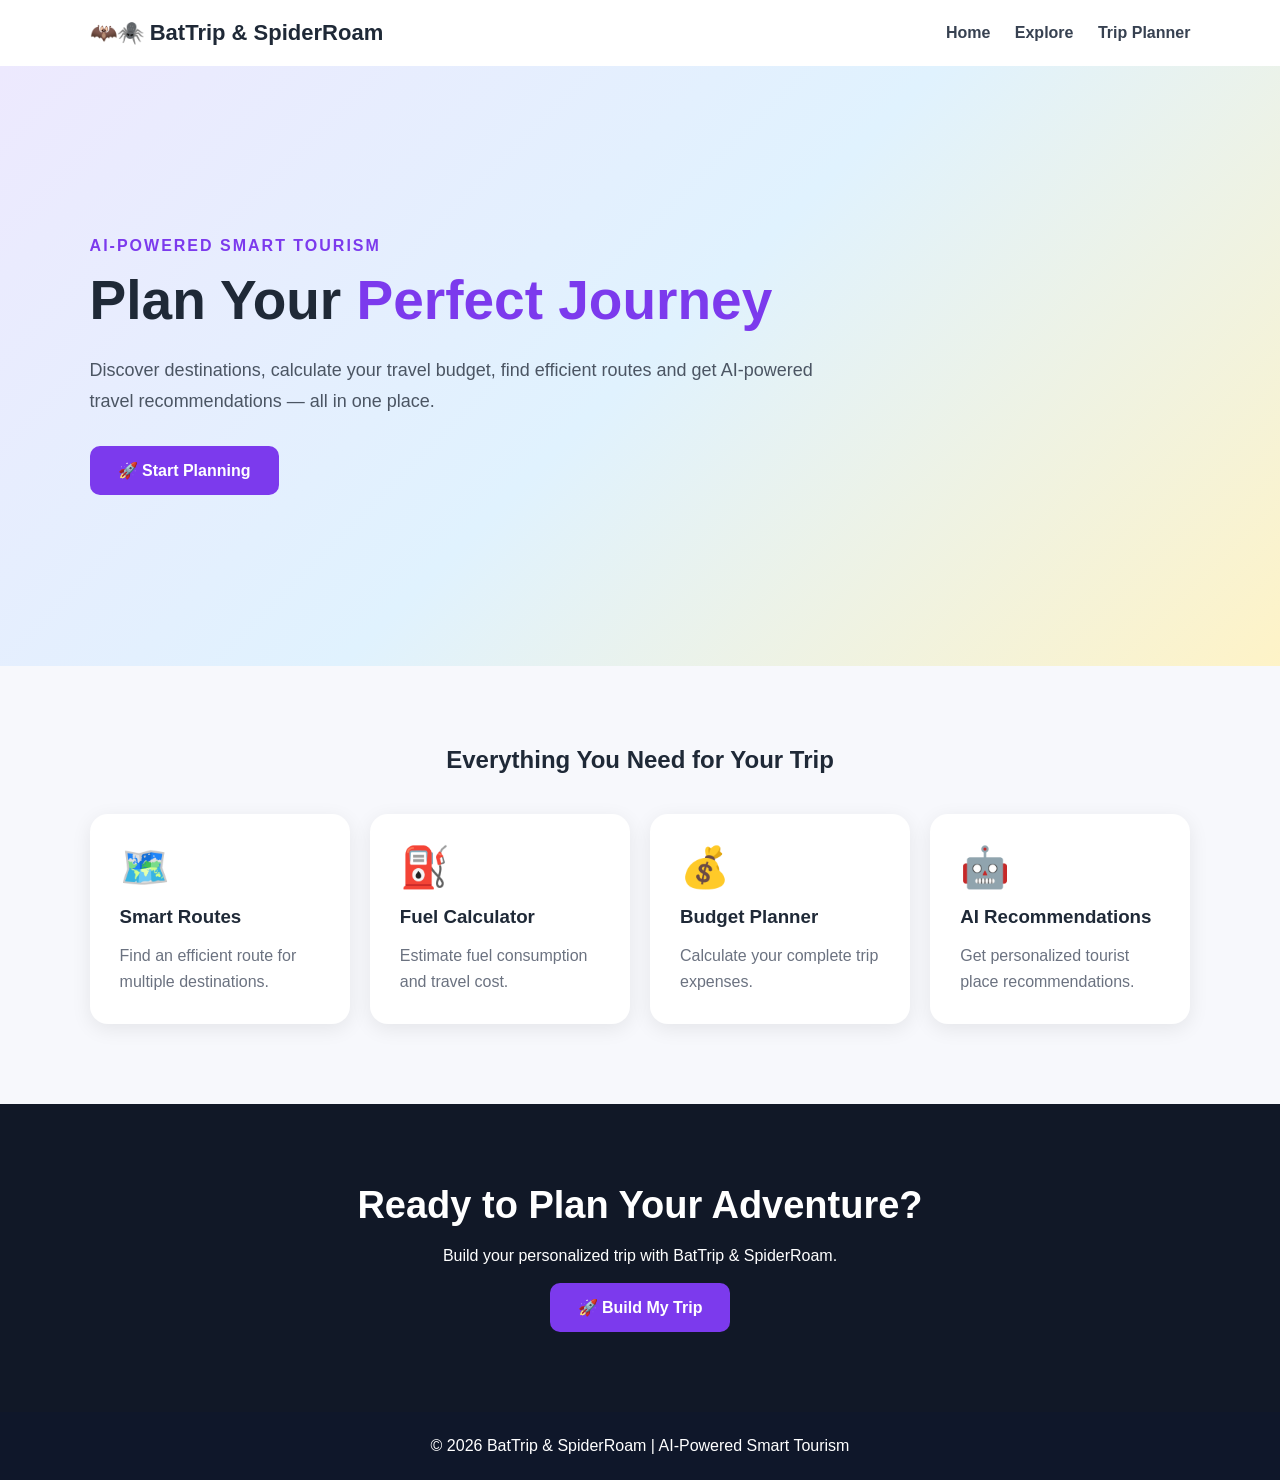
==== Frontend/Index.html @ a05dcd5e "Complete BatTrip SpiderRoam project" ====
<!DOCTYPE html>
<html lang="en">

<head>
    <meta charset="UTF-8">
    <meta name="viewport" content="width=device-width, initial-scale=1.0">

    <title>BatTrip & SpiderRoam</title>

    <style>
        * {
            margin: 0;
            padding: 0;
            box-sizing: border-box;
        }

        body {
            font-family: Arial, sans-serif;
            background: #f7f8fc;
            color: #1f2937;
        }

        header {
            background: white;
            padding: 20px 7%;
            display: flex;
            justify-content: space-between;
            align-items: center;
            box-shadow: 0 2px 10px rgba(0, 0, 0, 0.08);
        }

        .logo {
            font-size: 22px;
            font-weight: bold;
        }

        nav a {
            text-decoration: none;
            margin-left: 20px;
            color: #374151;
            font-weight: bold;
        }

        .hero {
            min-height: 600px;
            padding: 100px 7%;
            display: flex;
            align-items: center;
            background: linear-gradient(135deg,
                    #ede9fe,
                    #e0f2fe,
                    #fef3c7);
        }

        .hero-content {
            max-width: 750px;
        }

        .tagline {
            color: #7c3aed;
            font-weight: bold;
            letter-spacing: 2px;
            margin-bottom: 15px;
        }

        h1 {
            font-size: 55px;
            line-height: 1.1;
            margin-bottom: 25px;
        }

        h1 span {
            color: #7c3aed;
        }

        .hero p {
            font-size: 18px;
            line-height: 1.7;
            color: #4b5563;
            margin-bottom: 30px;
        }

        button {
            padding: 15px 28px;
            border: none;
            border-radius: 10px;
            background: #7c3aed;
            color: white;
            font-size: 16px;
            font-weight: bold;
        }

        .features {
            padding: 80px 7%;
        }

        .section-title {
            text-align: center;
            margin-bottom: 40px;
        }

        .cards {
            display: grid;
            grid-template-columns: repeat(4, 1fr);
            gap: 20px;
        }

        .card {
            background: white;
            padding: 30px;
            border-radius: 18px;
            box-shadow: 0 5px 20px rgba(0, 0, 0, 0.08);
        }

        .card h3 {
            margin: 15px 0;
        }

        .card p {
            color: #6b7280;
            line-height: 1.6;
        }

        .planner {
            padding: 80px 7%;
            background: #111827;
            text-align: center;
            color: white;
        }

        .planner h2 {
            font-size: 38px;
            margin-bottom: 20px;
        }

        footer {
            background: #0f172a;
            color: white;
            text-align: center;
            padding: 25px;
        }

        @media (max-width: 800px) {
            header {
                flex-direction: column;
                gap: 15px;
            }

            .hero {
                padding: 70px 7%;
            }

            h1 {
                font-size: 40px;
            }

            .cards {
                grid-template-columns: 1fr;
            }
        }
    </style>
</head>

<body>

    <header>
        <div class="logo">🦇🕷️ BatTrip & SpiderRoam </div>

        <nav>
            <a href="#">Home</a>
            <a href="#features">Explore</a>
            <a href="#planner">Trip Planner</a>
        </nav>
    </header>

    <section class="hero">

        <div class="hero-content">

            <div class="tagline">
                AI-POWERED SMART TOURISM
            </div>

            <h1>
                Plan Your
                <span>Perfect Journey</span>
            </h1>

            <p>
                Discover destinations, calculate your travel budget,
                find efficient routes and get AI-powered travel
                recommendations — all in one place.
            </p>

            <button onclick="window.location.href='planner.html'">
                🚀 Start Planning
            </button>

        </div>

    </section>

    <section class="features" id="features">

        <div class="section-title">
            <h2>Everything You Need for Your Trip</h2>
        </div>

        <div class="cards">

            <div class="card">
                <div style="font-size:40px;">🗺️</div>
                <h3>Smart Routes</h3>
                <p>
                    Find an efficient route for multiple destinations.
                </p>
            </div>

            <div class="card">
                <div style="font-size:40px;">⛽</div>
                <h3>Fuel Calculator</h3>
                <p>
                    Estimate fuel consumption and travel cost.
                </p>
            </div>

            <div class="card">
                <div style="font-size:40px;">💰</div>
                <h3>Budget Planner</h3>
                <p>
                    Calculate your complete trip expenses.
                </p>
            </div>

            <div class="card">
                <div style="font-size:40px;">🤖</div>
                <h3>AI Recommendations</h3>
                <p>
                    Get personalized tourist place recommendations.
                </p>
            </div>

        </div>

    </section>

    <section class="planner" id="planner">

        <h2>Ready to Plan Your Adventure?</h2>

        <p>
            Build your personalized trip with BatTrip & SpiderRoam.
        </p>

        <br>

        <button onclick="window.location.href='planner.html'">
            🚀 Build My Trip
        </button>

    </section>

    <footer>
        © 2026 BatTrip & SpiderRoam | AI-Powered Smart Tourism
    </footer>

    <script>
        function startPlanning() {
            alert("Trip Planner will be available soon!");
        }
    </script>

</body>

</html>
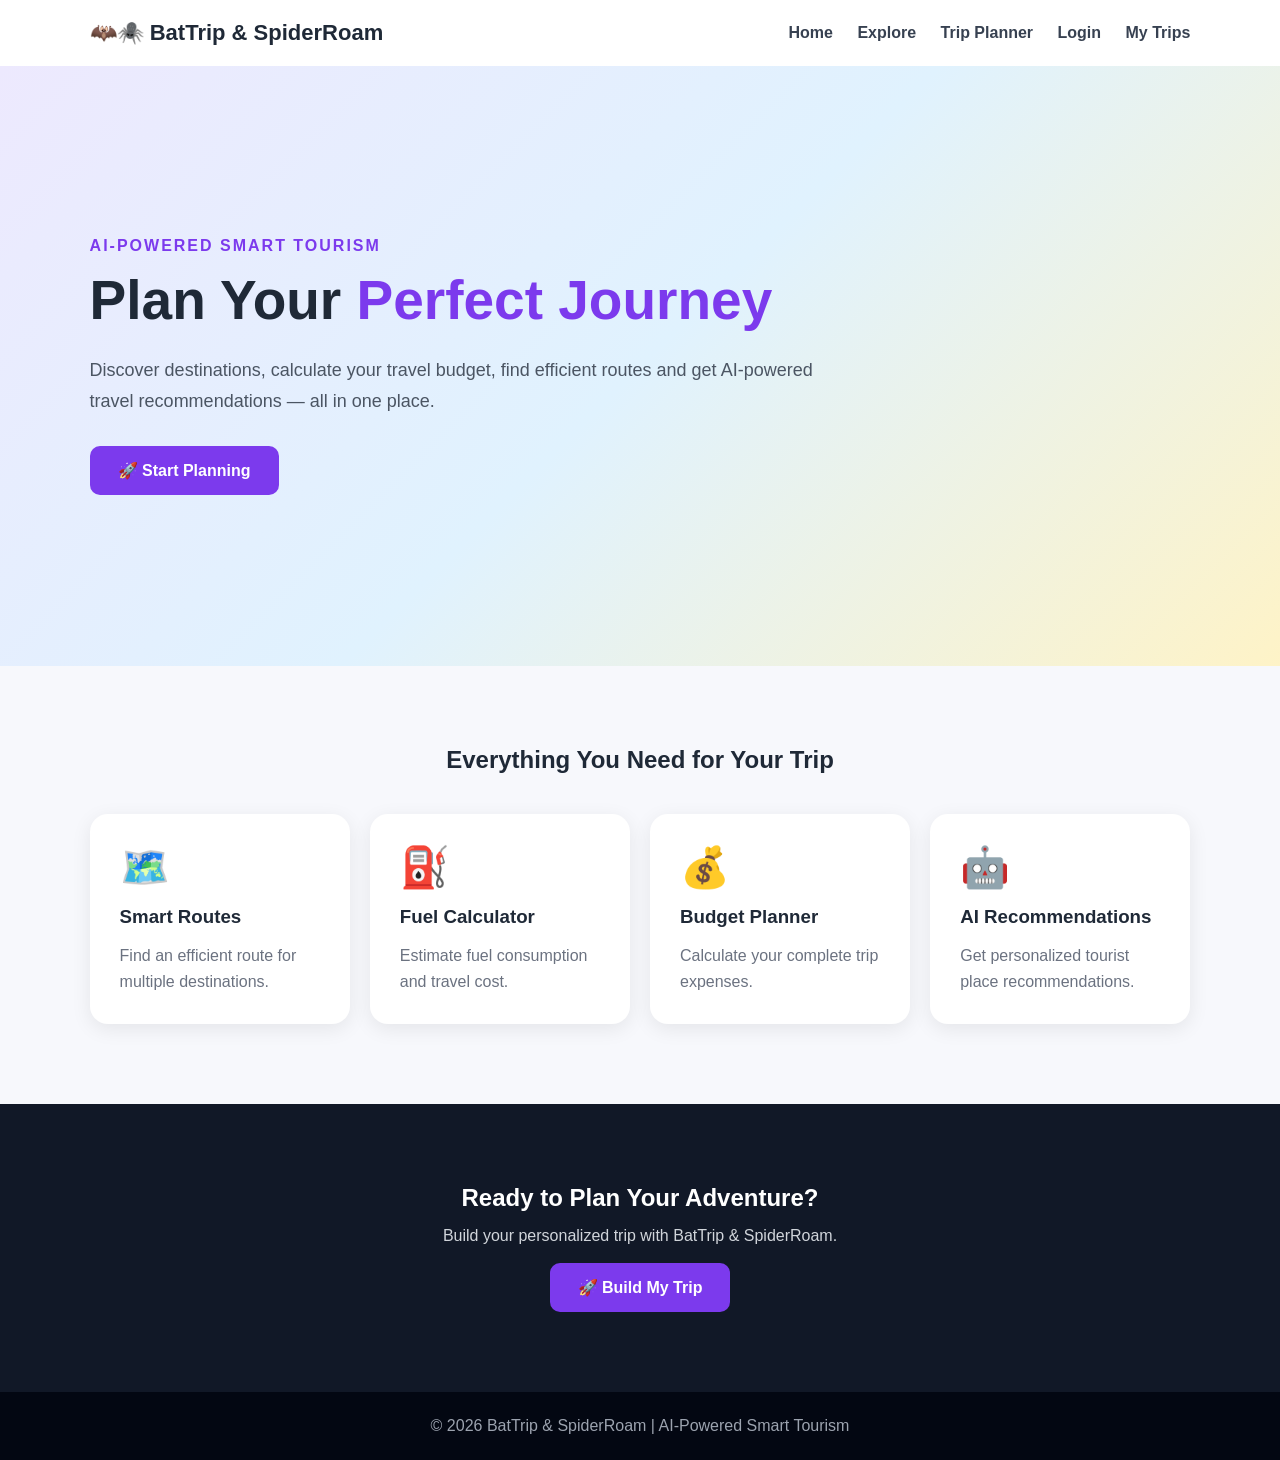
==== commit 1f2cf983: "Fix core frontend path issues, static hosting compatibility, and basic auth/profile behavior for Bat" ====
--- a/Frontend/Index.html
+++ b/Frontend/Index.html
@@ -41,15 +41,21 @@
             font-weight: bold;
         }
 
+        nav a:hover {
+            color: #7c3aed;
+        }
+
         .hero {
             min-height: 600px;
             padding: 100px 7%;
             display: flex;
             align-items: center;
-            background: linear-gradient(135deg,
-                    #ede9fe,
-                    #e0f2fe,
-                    #fef3c7);
+            background: linear-gradient(
+                135deg,
+                #ede9fe,
+                #e0f2fe,
+                #fef3c7
+            );
         }
 
         .hero-content {
@@ -88,6 +94,11 @@
             color: white;
             font-size: 16px;
             font-weight: bold;
+            cursor: pointer;
+        }
+
+        button:hover {
+            background: #6d28d9;
         }
 
         .features {
@@ -128,35 +139,62 @@
             color: white;
         }
 
-        .planner h2 {
-            font-size: 38px;
-            margin-bottom: 20px;
+        .planner p {
+            margin-top: 15px;
+            color: #d1d5db;
         }
 
         footer {
-            background: #0f172a;
-            color: white;
+            padding: 25px;
             text-align: center;
-            padding: 25px;
+            background: #030712;
+            color: #9ca3af;
         }
 
         @media (max-width: 800px) {
+
             header {
                 flex-direction: column;
                 gap: 15px;
+                text-align: center;
+            }
+
+            nav {
+                display: flex;
+                flex-wrap: wrap;
+                justify-content: center;
+                gap: 10px;
+            }
+
+            nav a {
+                margin: 0 5px;
+                font-size: 14px;
             }
 
             .hero {
                 padding: 70px 7%;
+                min-height: 500px;
             }
 
             h1 {
                 font-size: 40px;
             }
 
+            .hero p {
+                font-size: 16px;
+            }
+
             .cards {
                 grid-template-columns: 1fr;
             }
+
+            .features {
+                padding: 60px 7%;
+            }
+
+            .planner {
+                padding: 60px 7%;
+            }
         }
     </style>
 </head>
@@ -164,13 +202,19 @@
 <body>
 
     <header>
-        <div class="logo">🦇🕷️ BatTrip & SpiderRoam </div>
+
+        <div class="logo">
+            🦇🕷️ BatTrip & SpiderRoam
+        </div>
 
         <nav>
-            <a href="#">Home</a>
-            <a href="#features">Explore</a>
-            <a href="#planner">Trip Planner</a>
+            <a href="Index.html">Home</a>
+            <a href="explore.html">Explore</a>
+            <a href="planner.html">Trip Planner</a>
+            <a href="login.html">Login</a>
+            <a href="trips.html">My Trips</a>
         </nav>
+
     </header>
 
     <section class="hero">
@@ -211,33 +255,25 @@
             <div class="card">
                 <div style="font-size:40px;">🗺️</div>
                 <h3>Smart Routes</h3>
-                <p>
-                    Find an efficient route for multiple destinations.
-                </p>
+                <p>Find an efficient route for multiple destinations.</p>
             </div>
 
             <div class="card">
                 <div style="font-size:40px;">⛽</div>
                 <h3>Fuel Calculator</h3>
-                <p>
-                    Estimate fuel consumption and travel cost.
-                </p>
+                <p>Estimate fuel consumption and travel cost.</p>
             </div>
 
             <div class="card">
                 <div style="font-size:40px;">💰</div>
                 <h3>Budget Planner</h3>
-                <p>
-                    Calculate your complete trip expenses.
-                </p>
+                <p>Calculate your complete trip expenses.</p>
             </div>
 
             <div class="card">
                 <div style="font-size:40px;">🤖</div>
                 <h3>AI Recommendations</h3>
-                <p>
-                    Get personalized tourist place recommendations.
-                </p>
+                <p>Get personalized tourist place recommendations.</p>
             </div>
 
         </div>
@@ -248,9 +284,7 @@
 
         <h2>Ready to Plan Your Adventure?</h2>
 
-        <p>
-            Build your personalized trip with BatTrip & SpiderRoam.
-        </p>
+        <p>Build your personalized trip with BatTrip & SpiderRoam.</p>
 
         <br>
 
@@ -264,12 +298,6 @@
         © 2026 BatTrip & SpiderRoam | AI-Powered Smart Tourism
     </footer>
 
-    <script>
-        function startPlanning() {
-            alert("Trip Planner will be available soon!");
-        }
-    </script>
-
 </body>
 
-</html>+</html>
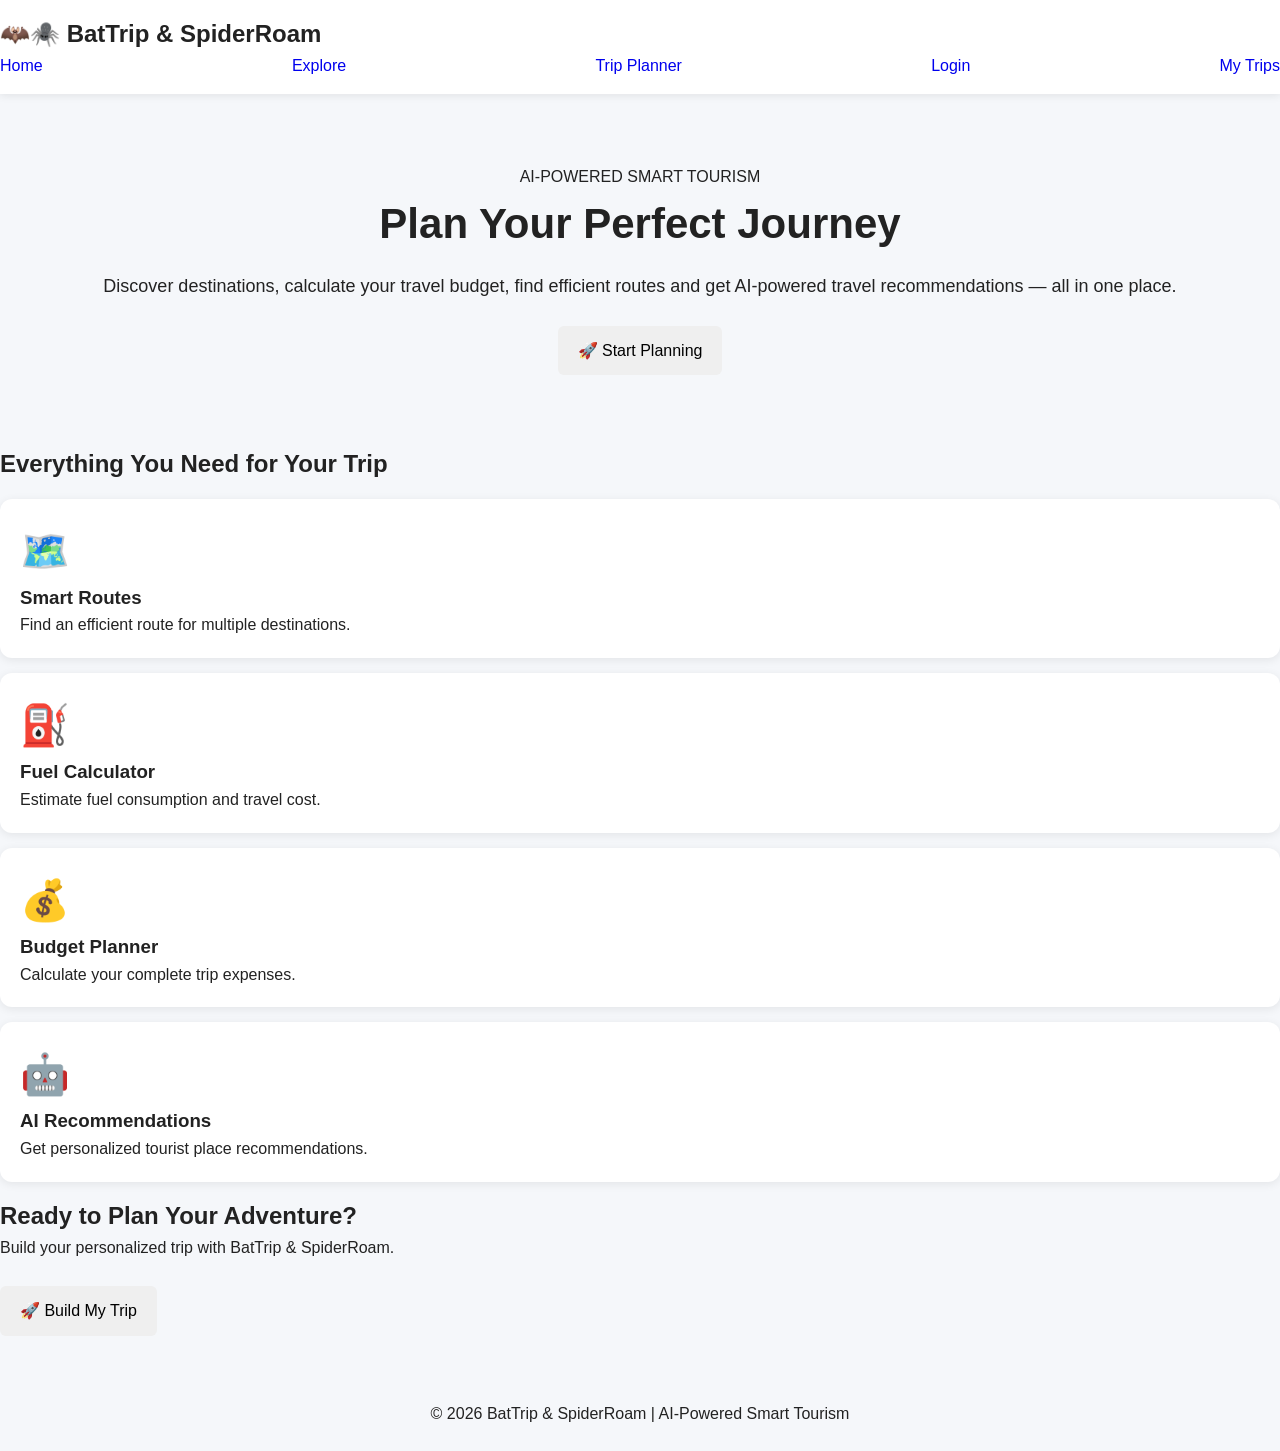
==== commit 86cbcd75: "Fix static frontend path casing and broken navigation links for deployment-safe page routing." ====
--- a/Frontend/Index.html
+++ b/Frontend/Index.html
@@ -7,196 +7,8 @@
 
     <title>BatTrip & SpiderRoam</title>
 
-    <style>
-        * {
-            margin: 0;
-            padding: 0;
-            box-sizing: border-box;
-        }
-
-        body {
-            font-family: Arial, sans-serif;
-            background: #f7f8fc;
-            color: #1f2937;
-        }
-
-        header {
-            background: white;
-            padding: 20px 7%;
-            display: flex;
-            justify-content: space-between;
-            align-items: center;
-            box-shadow: 0 2px 10px rgba(0, 0, 0, 0.08);
-        }
-
-        .logo {
-            font-size: 22px;
-            font-weight: bold;
-        }
-
-        nav a {
-            text-decoration: none;
-            margin-left: 20px;
-            color: #374151;
-            font-weight: bold;
-        }
-
-        nav a:hover {
-            color: #7c3aed;
-        }
-
-        .hero {
-            min-height: 600px;
-            padding: 100px 7%;
-            display: flex;
-            align-items: center;
-            background: linear-gradient(
-                135deg,
-                #ede9fe,
-                #e0f2fe,
-                #fef3c7
-            );
-        }
-
-        .hero-content {
-            max-width: 750px;
-        }
-
-        .tagline {
-            color: #7c3aed;
-            font-weight: bold;
-            letter-spacing: 2px;
-            margin-bottom: 15px;
-        }
-
-        h1 {
-            font-size: 55px;
-            line-height: 1.1;
-            margin-bottom: 25px;
-        }
-
-        h1 span {
-            color: #7c3aed;
-        }
-
-        .hero p {
-            font-size: 18px;
-            line-height: 1.7;
-            color: #4b5563;
-            margin-bottom: 30px;
-        }
-
-        button {
-            padding: 15px 28px;
-            border: none;
-            border-radius: 10px;
-            background: #7c3aed;
-            color: white;
-            font-size: 16px;
-            font-weight: bold;
-            cursor: pointer;
-        }
-
-        button:hover {
-            background: #6d28d9;
-        }
-
-        .features {
-            padding: 80px 7%;
-        }
-
-        .section-title {
-            text-align: center;
-            margin-bottom: 40px;
-        }
-
-        .cards {
-            display: grid;
-            grid-template-columns: repeat(4, 1fr);
-            gap: 20px;
-        }
-
-        .card {
-            background: white;
-            padding: 30px;
-            border-radius: 18px;
-            box-shadow: 0 5px 20px rgba(0, 0, 0, 0.08);
-        }
-
-        .card h3 {
-            margin: 15px 0;
-        }
-
-        .card p {
-            color: #6b7280;
-            line-height: 1.6;
-        }
-
-        .planner {
-            padding: 80px 7%;
-            background: #111827;
-            text-align: center;
-            color: white;
-        }
-
-        .planner p {
-            margin-top: 15px;
-            color: #d1d5db;
-        }
-
-        footer {
-            padding: 25px;
-            text-align: center;
-            background: #030712;
-            color: #9ca3af;
-        }
-
-        @media (max-width: 800px) {
-
-            header {
-                flex-direction: column;
-                gap: 15px;
-                text-align: center;
-            }
-
-            nav {
-                display: flex;
-                flex-wrap: wrap;
-                justify-content: center;
-                gap: 10px;
-            }
-
-            nav a {
-                margin: 0 5px;
-                font-size: 14px;
-            }
-
-            .hero {
-                padding: 70px 7%;
-                min-height: 500px;
-            }
-
-            h1 {
-                font-size: 40px;
-            }
-
-            .hero p {
-                font-size: 16px;
-            }
-
-            .cards {
-                grid-template-columns: 1fr;
-            }
-
-            .features {
-                padding: 60px 7%;
-            }
-
-            .planner {
-                padding: 60px 7%;
-            }
-        }
-    </style>
+    <link rel="stylesheet" href="css/style.css">
+    <link rel="stylesheet" href="css/responsive.css">
 </head>
 
 <body>
@@ -208,7 +20,7 @@
         </div>
 
         <nav>
-            <a href="Index.html">Home</a>
+            <a href="index.html">Home</a>
             <a href="explore.html">Explore</a>
             <a href="planner.html">Trip Planner</a>
             <a href="login.html">Login</a>
@@ -218,85 +30,50 @@
     </header>
 
     <section class="hero">
-
         <div class="hero-content">
-
-            <div class="tagline">
-                AI-POWERED SMART TOURISM
-            </div>
-
-            <h1>
-                Plan Your
-                <span>Perfect Journey</span>
-            </h1>
-
-            <p>
-                Discover destinations, calculate your travel budget,
-                find efficient routes and get AI-powered travel
-                recommendations — all in one place.
-            </p>
-
-            <button onclick="window.location.href='planner.html'">
-                🚀 Start Planning
-            </button>
-
+            <div class="tagline">AI-POWERED SMART TOURISM</div>
+            <h1>Plan Your <span>Perfect Journey</span></h1>
+            <p>Discover destinations, calculate your travel budget, find efficient routes and get AI-powered travel recommendations — all in one place.</p>
+            <button onclick="window.location.href='planner.html'">🚀 Start Planning</button>
         </div>
-
     </section>
 
     <section class="features" id="features">
-
         <div class="section-title">
             <h2>Everything You Need for Your Trip</h2>
         </div>
-
         <div class="cards">
-
             <div class="card">
                 <div style="font-size:40px;">🗺️</div>
                 <h3>Smart Routes</h3>
                 <p>Find an efficient route for multiple destinations.</p>
             </div>
-
             <div class="card">
                 <div style="font-size:40px;">⛽</div>
                 <h3>Fuel Calculator</h3>
                 <p>Estimate fuel consumption and travel cost.</p>
             </div>
-
             <div class="card">
                 <div style="font-size:40px;">💰</div>
                 <h3>Budget Planner</h3>
                 <p>Calculate your complete trip expenses.</p>
             </div>
-
             <div class="card">
                 <div style="font-size:40px;">🤖</div>
                 <h3>AI Recommendations</h3>
                 <p>Get personalized tourist place recommendations.</p>
             </div>
-
         </div>
-
     </section>
 
     <section class="planner" id="planner">
-
         <h2>Ready to Plan Your Adventure?</h2>
-
         <p>Build your personalized trip with BatTrip & SpiderRoam.</p>
-
         <br>
-
-        <button onclick="window.location.href='planner.html'">
-            🚀 Build My Trip
-        </button>
-
+        <button onclick="window.location.href='planner.html'">🚀 Build My Trip</button>
     </section>
 
-    <footer>
-        © 2026 BatTrip & SpiderRoam | AI-Powered Smart Tourism
-    </footer>
+    <footer>© 2026 BatTrip & SpiderRoam | AI-Powered Smart Tourism</footer>
 
 </body>
 
--- a/Frontend/css/style.css
+++ b/Frontend/css/style.css
@@ -0,0 +1,101 @@
+/* BatTrip & SpiderRoam - Main Stylesheet */
+
+* {
+    box-sizing: border-box;
+    margin: 0;
+    padding: 0;
+}
+
+body {
+    font-family: Arial, sans-serif;
+    line-height: 1.6;
+    background: #f5f7fa;
+    color: #222;
+}
+
+a {
+    text-decoration: none;
+}
+
+button,
+input,
+select {
+    font: inherit;
+}
+
+.container {
+    width: 90%;
+    max-width: 1200px;
+    margin: auto;
+}
+
+header {
+    background: #ffffff;
+    padding: 15px 0;
+    box-shadow: 0 2px 8px rgba(0, 0, 0, 0.08);
+}
+
+nav {
+    display: flex;
+    justify-content: space-between;
+    align-items: center;
+    gap: 20px;
+}
+
+.logo {
+    font-size: 24px;
+    font-weight: bold;
+}
+
+.hero {
+    padding: 70px 20px;
+    text-align: center;
+}
+
+.hero h1 {
+    font-size: 42px;
+    margin-bottom: 15px;
+}
+
+.hero p {
+    font-size: 18px;
+    margin-bottom: 25px;
+}
+
+.btn {
+    display: inline-block;
+    padding: 12px 24px;
+    border: none;
+    border-radius: 8px;
+    cursor: pointer;
+}
+
+.card {
+    background: #ffffff;
+    padding: 20px;
+    border-radius: 12px;
+    margin: 15px 0;
+    box-shadow: 0 2px 10px rgba(0, 0, 0, 0.08);
+}
+
+input,
+select {
+    width: 100%;
+    padding: 12px;
+    margin: 8px 0 15px;
+    border: 1px solid #ccc;
+    border-radius: 6px;
+}
+
+button {
+    padding: 12px 20px;
+    border: none;
+    border-radius: 6px;
+    cursor: pointer;
+}
+
+footer {
+    text-align: center;
+    padding: 25px;
+    margin-top: 40px;
+}
--- a/Frontend/css/responsive.css
+++ b/Frontend/css/responsive.css
@@ -0,0 +1,51 @@
+/* BatTrip & SpiderRoam - Responsive Styles */
+
+@media (max-width: 768px) {
+
+    .container {
+        width: 94%;
+    }
+
+    nav {
+        flex-direction: column;
+        text-align: center;
+    }
+
+    .hero {
+        padding: 45px 15px;
+    }
+
+    .hero h1 {
+        font-size: 32px;
+    }
+
+    .hero p {
+        font-size: 16px;
+    }
+
+    .card {
+        padding: 15px;
+    }
+
+    input,
+    select,
+    button {
+        width: 100%;
+    }
+}
+
+@media (max-width: 480px) {
+
+    .hero h1 {
+        font-size: 27px;
+    }
+
+    .logo {
+        font-size: 21px;
+    }
+
+    .btn {
+        width: 100%;
+        text-align: center;
+    }
+}
